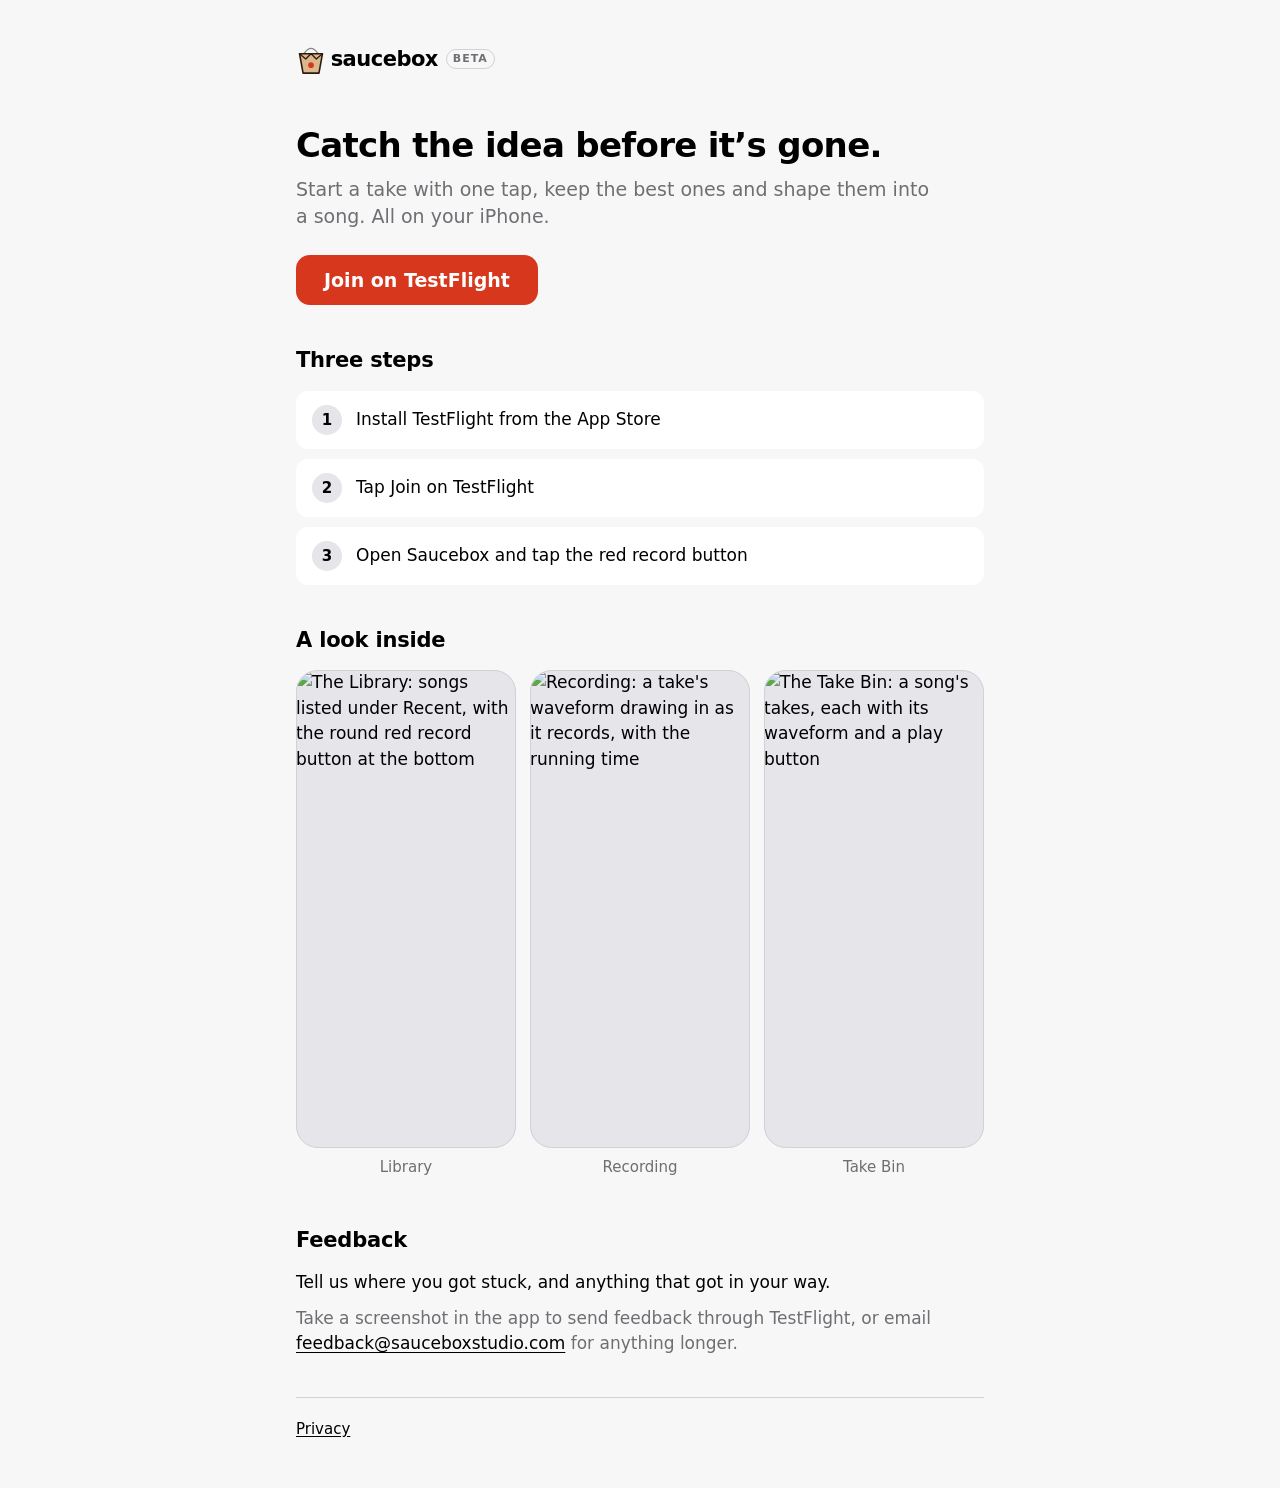
==== beta/index.html @ 040a195c "Brand overhaul: restyle the site and add the beta landing page - site.css: the app's colour tokens (" ====
<!doctype html>
<html lang="en">
<head>
<meta charset="utf-8">
<meta name="viewport" content="width=device-width, initial-scale=1">
<title>Saucebox beta</title>
<meta name="description" content="Join the Saucebox beta on TestFlight: a songwriting sketchpad for iPhone.">
<meta name="robots" content="noindex">
<meta name="theme-color" content="#F7F7F7" media="(prefers-color-scheme: light)">
<meta name="theme-color" content="#000000" media="(prefers-color-scheme: dark)">
<link rel="icon" href="/icon.png">
<link rel="apple-touch-icon" href="/icon.png">
<link rel="stylesheet" href="/site.css">
<style>
  main { max-width: 720px; margin: 0 auto; padding: 20px 16px 48px; }
  header { padding: 4px 0 28px; }

  h1 { font-size: 34px; line-height: 1.12; letter-spacing: -0.02em; margin: 0 0 12px; }
  .subline { margin: 0 0 24px; color: var(--meta); font-size: 19px; line-height: 1.45; max-width: 34em; }
  .join { margin: 0 0 40px; }

  h2 { font-size: 21px; letter-spacing: -0.01em; margin: 0 0 14px; }
  section { margin: 0 0 40px; }

  .steps { list-style: none; counter-reset: step; margin: 0; padding: 0; display: grid; gap: 10px; }
  .steps li {
    counter-increment: step;
    display: flex; align-items: center; gap: 14px;
    background: var(--card); border-radius: 12px; padding: 14px 16px;
  }
  .steps li::before {
    content: counter(step);
    flex: none; width: 30px; height: 30px; border-radius: 50%;
    display: grid; place-items: center;
    background: var(--tile); color: var(--ink);
    font-weight: 600; font-size: 15px; font-variant-numeric: tabular-nums;
  }

  /* Three screens side by side; a sideways scroll on phones. */
  .screens {
    display: grid; grid-auto-flow: column; grid-auto-columns: minmax(200px, 1fr);
    gap: 14px; margin: 0 -16px; padding: 0 16px 6px;
    overflow-x: auto; scroll-snap-type: x mandatory; scroll-padding: 0 16px;
    list-style: none;
  }
  .screens li { scroll-snap-align: start; margin: 0; }
  .screens figure { margin: 0; }
  .screens img {
    display: block; width: 100%; height: auto; aspect-ratio: 1320 / 2868;
    border-radius: 22px; background: var(--tile);
    outline: 1px solid var(--rule); outline-offset: -1px;
  }
  .screens figcaption { margin-top: 8px; text-align: center; color: var(--meta); font-size: 15px; }

  .feedback p { margin: 0 0 10px; }

  footer { border-top: 1px solid var(--rule); padding-top: 20px; }
  footer .footer-links { justify-content: flex-start; }

  @media (max-width: 599px) {
    h1 { font-size: 30px; }
    .subline { font-size: 17px; }
    .join .button { display: block; width: 100%; }
  }
  @media (min-width: 600px) {
    main { padding-top: 40px; }
    header { padding-bottom: 44px; }
  }
</style>
</head>
<body>
<main>
  <header>
    <a class="lockup" href="/" aria-label="saucebox, beta, home">
      <svg viewBox="3 3 34 34" aria-hidden="true" fill="none" stroke-linejoin="round" stroke-linecap="round">
        <path class="mark-handle" d="M12 14 Q20 2 28 14" stroke-width="1.6"/>
        <path class="mark-carton" d="M7 14 H33 L29 36 H11 Z" stroke-width="1.8"/>
        <path class="mark-zigzag" d="M7 14 L14 20 L20 14 L26 20 L33 14" stroke-width="1.4"/>
        <circle class="mark-dot" cx="20" cy="27" r="3.2"/>
      </svg>
      <span class="wordmark">saucebox</span>
      <span class="beta">BETA</span>
    </a>
  </header>

  <h1>Catch the idea before it’s gone.</h1>
  <p class="subline">Start a take with one tap, keep the best ones and shape them into a song. All on your iPhone.</p>

  <p class="join">
    <a class="button" href="https://testflight.apple.com/join/KSEFqZ4C" rel="noreferrer">Join on TestFlight</a>
  </p>

  <section aria-labelledby="steps-title">
    <h2 id="steps-title">Three steps</h2>
    <ol class="steps">
      <li>Install TestFlight from the App Store</li>
      <li>Tap Join on TestFlight</li>
      <li>Open Saucebox and tap the red record button</li>
    </ol>
  </section>

  <section aria-labelledby="screens-title">
    <h2 id="screens-title">A look inside</h2>
    <ul class="screens">
      <li>
        <figure>
          <picture>
            <source srcset="screens/library-dark.webp" media="(prefers-color-scheme: dark)">
            <img src="screens/library-light.webp" width="1320" height="2868" loading="lazy"
                 alt="The Library: songs listed under Recent, with the round red record button at the bottom">
          </picture>
          <figcaption>Library</figcaption>
        </figure>
      </li>
      <li>
        <figure>
          <picture>
            <source srcset="screens/recording-dark.webp" media="(prefers-color-scheme: dark)">
            <img src="screens/recording-light.webp" width="1320" height="2868" loading="lazy"
                 alt="Recording: a take's waveform drawing in as it records, with the running time">
          </picture>
          <figcaption>Recording</figcaption>
        </figure>
      </li>
      <li>
        <figure>
          <picture>
            <source srcset="screens/takebin-dark.webp" media="(prefers-color-scheme: dark)">
            <img src="screens/takebin-light.webp" width="1320" height="2868" loading="lazy"
                 alt="The Take Bin: a song's takes, each with its waveform and a play button">
          </picture>
          <figcaption>Take Bin</figcaption>
        </figure>
      </li>
    </ul>
  </section>

  <section class="feedback" aria-labelledby="feedback-title">
    <h2 id="feedback-title">Feedback</h2>
    <p>Tell us where you got stuck, and anything that got in your way.</p>
    <p class="meta">Take a screenshot in the app to send feedback through TestFlight, or email <a href="mailto:feedback@sauceboxstudio.com">feedback@sauceboxstudio.com</a> for anything longer.</p>
  </section>

  <footer>
    <nav class="footer-links">
      <a href="/privacy.html">Privacy</a>
    </nav>
  </footer>
</main>
</body>
</html>
---- site.css ----
/* Saucebox site styles: the app's colour tokens (spec §1.1) and type (§5.1).
   Plain CSS, no framework, no third-party calls. */

/* Nunito Bold (SIL Open Font Licence), self-hosted. Only used for the
   wordmark where SF Pro Rounded (ui-rounded) is not available. */
@font-face {
  font-family: "Nunito";
  src: url("/fonts/nunito-bold.woff2") format("woff2");
  font-weight: 700;
  font-style: normal;
  font-display: swap;
}

:root {
  color-scheme: light dark;
  --canvas: #F7F7F7;
  --card: #FFFFFF;
  --tile: #E5E5EA;
  --ink: #000000;
  --meta: #6E6E73;
  --rule: #D1D1D6;
  --chili: #D7371D;
  --carton: #DCB68D;
  --outline: #2B1A0E;
  --handle: rgba(60, 60, 67, 0.6);
}

@media (prefers-color-scheme: dark) {
  :root {
    --canvas: #000000;
    --card: #1C1C1E;
    --tile: #2C2C2E;
    --ink: #FFFFFF;
    --meta: #8E8E93;
    --rule: #3A3A3C;
    --chili: #E8573D;
    --outline: #8A6A4C;
    --handle: rgba(235, 235, 245, 0.6);
  }
}

@media (prefers-contrast: more) {
  :root { --chili: #B82C14; }
}
@media (prefers-contrast: more) and (prefers-color-scheme: dark) {
  :root { --chili: #FF6B50; }
}

* { box-sizing: border-box; }

body {
  margin: 0;
  background: var(--canvas);
  color: var(--ink);
  font: 17px/1.5 -apple-system, system-ui, "Helvetica Neue", Arial, sans-serif;
  -webkit-text-size-adjust: 100%;
}

/* Body links are ink and underlined; chili is for buttons (spec §5.1). */
a { color: var(--ink); text-decoration: underline; text-underline-offset: 0.15em; }

/* ---- Lockup: mark, wordmark, optional BETA pill ---- */

.lockup {
  display: inline-flex;
  align-items: center;
  gap: 0.22em;
  color: var(--ink);
  text-decoration: none;
  font-size: 21px;
}
.lockup svg { width: 1.43em; height: 1.43em; flex: none; }
.wordmark {
  font-family: ui-rounded, "SF Pro Rounded", "Nunito", -apple-system, system-ui, sans-serif;
  font-weight: 700;
  letter-spacing: -0.024em;
  line-height: 1;
}
.beta {
  margin-left: 0.3em;
  padding: 2px 6px;
  border: 1px solid var(--rule);
  border-radius: 999px;
  color: var(--meta);
  font-size: 11px;
  font-weight: 600;
  letter-spacing: 0.09em;
  line-height: 1.3;
}

.mark-handle { stroke: var(--handle); }
.mark-carton { fill: var(--carton); stroke: var(--outline); }
.mark-zigzag { stroke: var(--outline); }
.mark-dot { fill: var(--chili); }

/* ---- Chili button: filled, white 19 px bold label (large text, so the
   lighter dark-mode chili still passes) ---- */

.button {
  display: inline-block;
  padding: 14px 28px;
  border-radius: 14px;
  background: var(--chili);
  color: #FFFFFF;
  font-size: 19px;
  font-weight: 700;
  line-height: 1.2;
  text-decoration: none;
  text-align: center;
}
.button:hover { filter: brightness(1.06); }
.button:focus-visible { outline: 3px solid var(--ink); outline-offset: 3px; }

.meta { color: var(--meta); }

.footer-links { display: flex; gap: 20px; justify-content: center; font-size: 15px; }
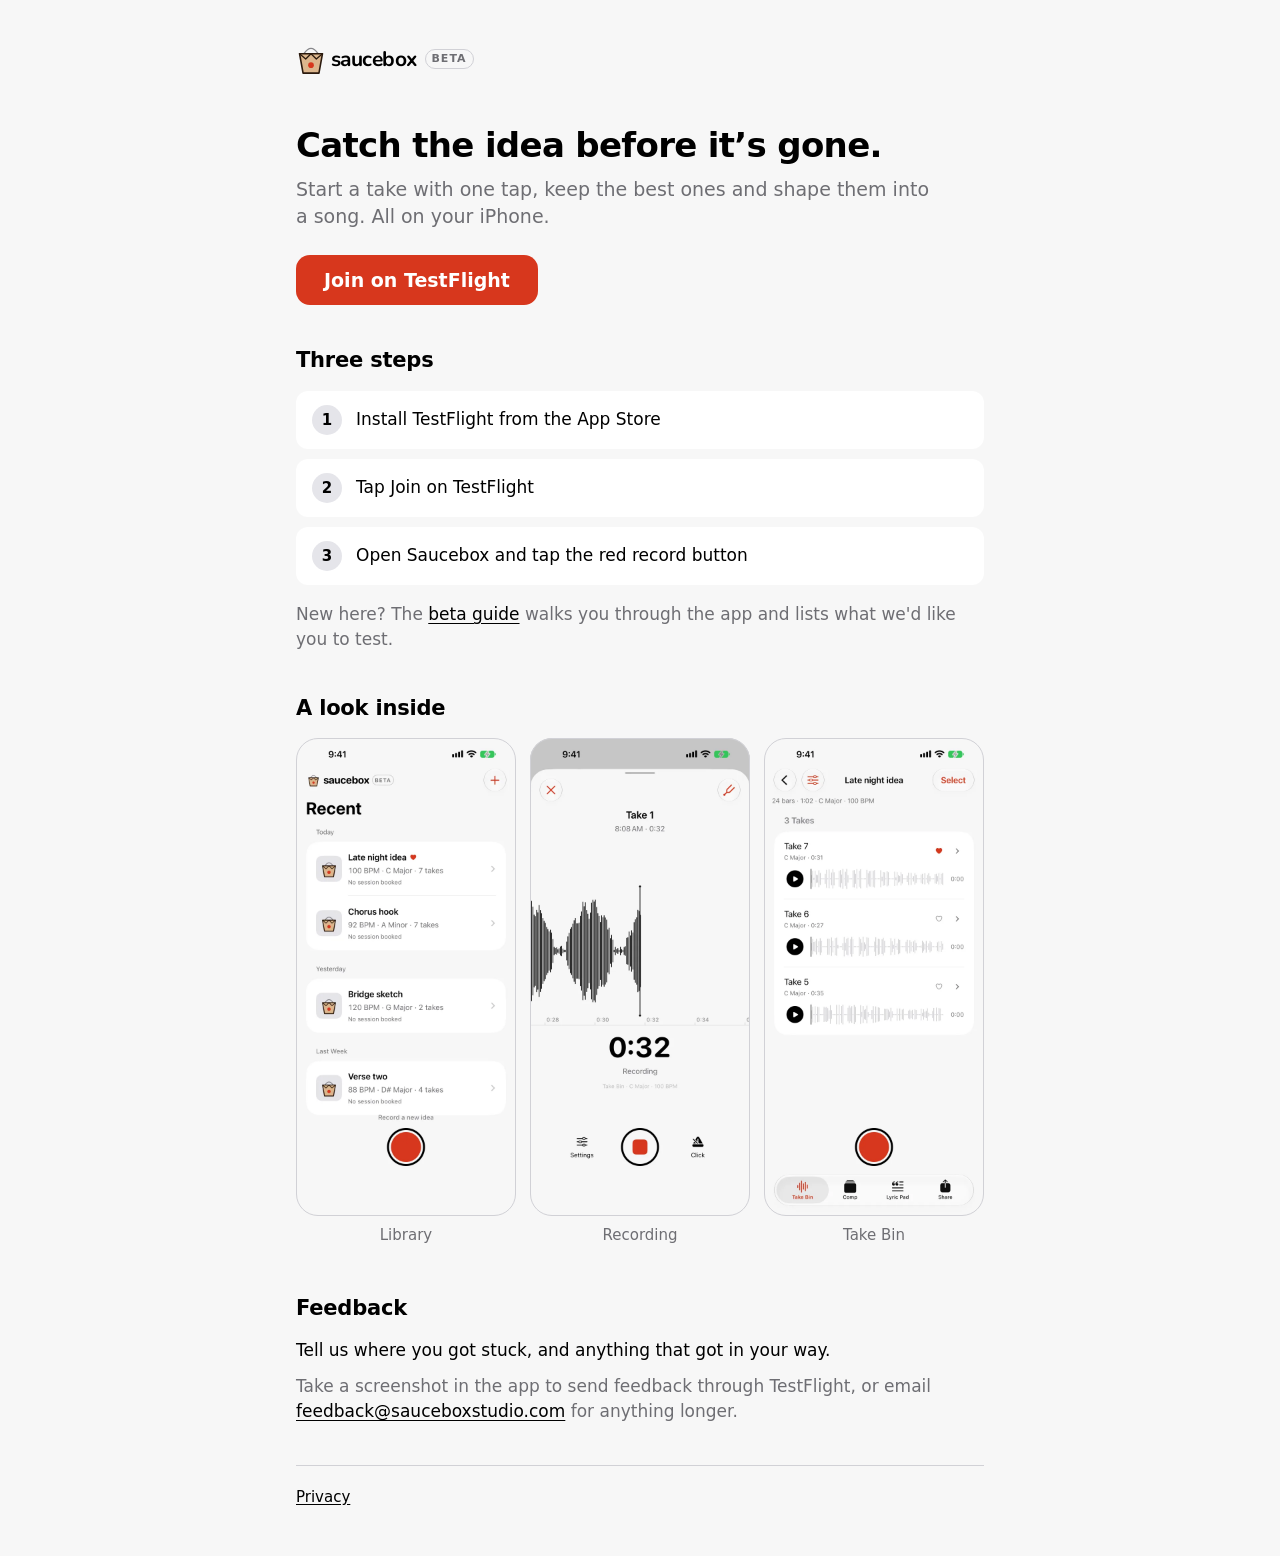
==== commit 30fb6a83: "Beta guide: first steps, app layout, test tasks and feedback Co-Authored-By: Claude Opus 5.5 <norepl" ====
--- a/beta/index.html
+++ b/beta/index.html
@@ -97,6 +97,7 @@
       <li>Tap Join on TestFlight</li>
       <li>Open Saucebox and tap the red record button</li>
     </ol>
+    <p class="meta">New here? The <a href="/beta/guide.html">beta guide</a> walks you through the app and lists what we'd like you to test.</p>
   </section>
 
   <section aria-labelledby="screens-title">
--- a/site.css
+++ b/site.css
@@ -1,11 +1,11 @@
 /* Saucebox site styles: the app's colour tokens (spec §1.1) and type (§5.1).
    Plain CSS, no framework, no third-party calls. */
 
-/* Nunito Bold (SIL Open Font Licence), self-hosted. Only used for the
+/* Nunito Bold (SIL Open Font Licence), self-hosted. Subset to the letters of "saucebox"; only used for the
    wordmark where SF Pro Rounded (ui-rounded) is not available. */
 @font-face {
   font-family: "Nunito";
-  src: url("/fonts/nunito-bold.woff2") format("woff2");
+  src: url("/fonts/nunito-bold-wordmark.ttf") format("truetype");
   font-weight: 700;
   font-style: normal;
   font-display: swap;
